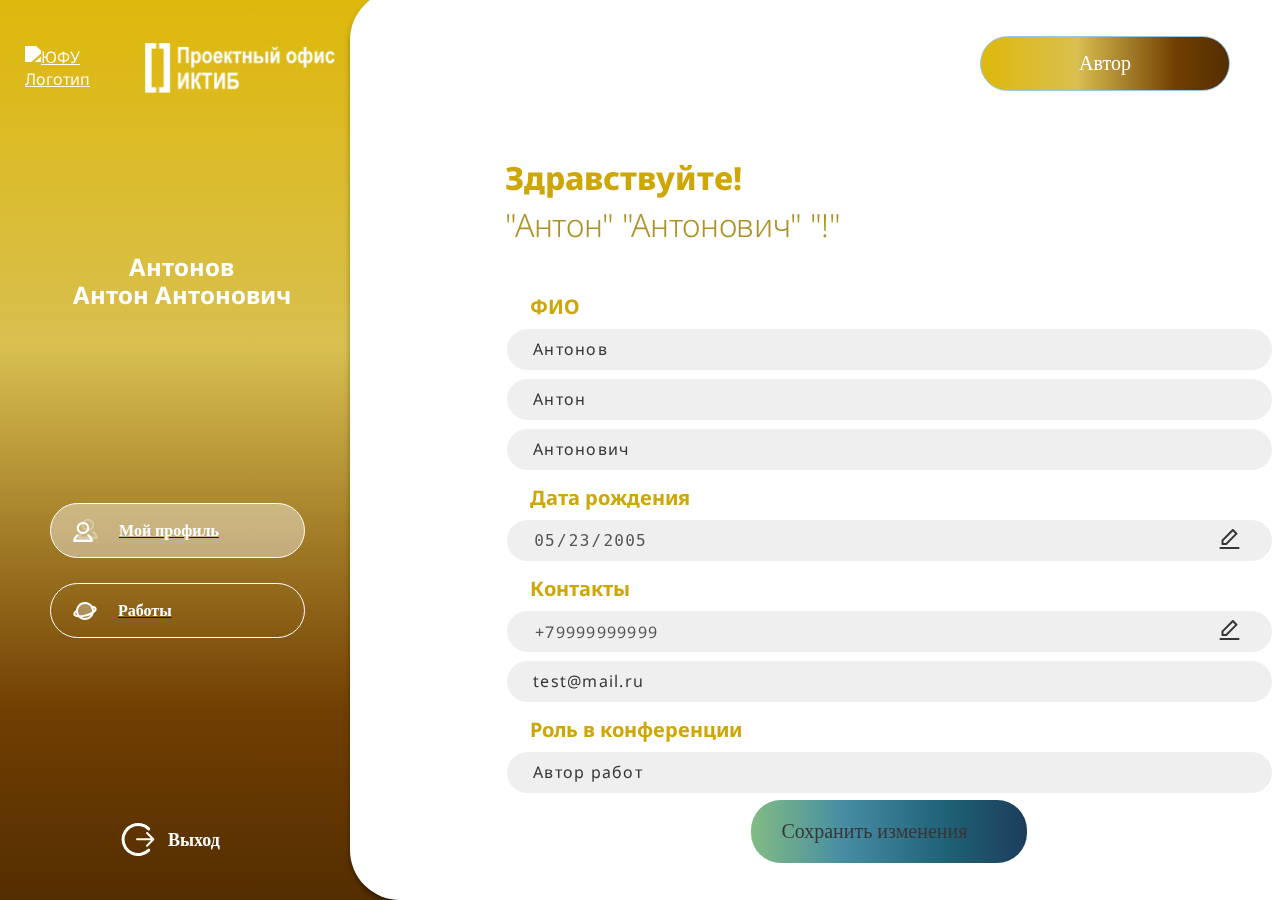
==== index.html @ 23ed738d "Update index.html" ====
<!DOCTYPE html>
<html lang="ru">
   <head>
      <!-- basic -->
      <meta charset="utf-8">
      <meta http-equiv="X-UA-Compatible" content="IE=edge">
      <!-- mobile metas -->
      <meta name="viewport" content="width=device-width, initial-scale=1">
      <meta name="viewport" content="initial-scale=1, maximum-scale=1">
      <!-- site metas -->
         <title>Личный Кабинет</title>
      <meta name="keywords" content="">
      <meta name="description" content="">
      <meta name="author" content="">
      <link rel="stylesheet" href="css/style.css">
   </head>
   <body>
      <div id="root">
         <div class="profile_profile" style>
            <div class="menu_menu_wrapper">
                <div class="menu_menu menu_menu_student">
                    <div class="menu_menu_content">
                        <div class="menu_content_logos">
                            <img class="menu_logo_img1" src="[data-uri]" alt="Проектный офис">
                            <a href="https://sfedu.ru" class="menu_logos_link_to_sfedu" target="_blank" rel="noreferrer">
                                <img src="https://sfedu.ru/img/new_design_2020/logo.png" class="menu_logos_sfedu" alt="ЮФУ Логотип">
                            </a>
                        </div>
                        <div class="menu_menu_userInfo">
                            <h1 class="menu_menu_userInfo_fio">Антонов<br>Антон Антонович</h1>
                        </div>
                        <div class="menu_menu_bar">
                            <div>
                                <a href="/gregegherh">
                                    <button class="menu_menu_button menu_menu_button_active"><img class="menu_button_icons" src="[data-uri]" alt="main_page_icon">Мой профиль</button>
                                </a>
                                <a href="/myworks">
                                    <button class="menu_menu_button"><img class="menu_button_icons" src="[data-uri]" alt="project_icon">Работы</button>
                                </a>
                            </div>
                        </div>
                        <button class="menu_menu_exit"><img src="[data-uri]" alt="exit"><h1 class="menu_exit_button"> Выход</h1>
                        </button>
                    </div>
                </div>
            </div>
            <div class="profile_content">
               <div class="profile_main">
                  <div class="profile_header">
                    <div class="status_bar_pos status_bar_pos_author">
                        <h1 class="status_bar_pos_text">Автор</h1>
                    </div>
                  </div>
                  <div class="profile_main_content">
                        <h1 class="profile_greeting">
                            <p class="profile_greeting_author">Здравствуйте!</p>
                            "Антон"
                            "Антонович"
                            "!"
                        </h1>
                        <div class="profile_info">
                            <form action="#" class="profile_user_info">
                                <div class="profile_user_info">
                                    <h1 class="profile_user_info_label">ФИО</h1>
                                    <h1 class="profile_user_info_field">Антонов</h1>
                                    <h1 class="profile_user_info_field">Антон</h1>
                                    <h1 class="profile_user_info_field">Антонович</h1>
                                    <h1 class="profile_user_info_label">Дата рождения</h1>
                                    <div class="profile_user_info_field">
                                        <input class="profile_user_info_changeable" type="date" name="dateOfBirthday" placeholder="XX.XX.XXXX" disabled="" value="2005-05-23" style="outline: none; border: 0px;">
                                        <button class="profile_user_info_field_button">
                                            <img src="[data-uri]" alt="pen">
                                        </button>
                                    </div>
                                    <h1 class="profile_user_info_label">Контакты</h1>
                                    <div class="profile_user_info_field">
                                        <input class="profile_user_info_changeable" type="phoneNumber" type="tel" placeholder="Контактный телефон (+7XXXXXXXXXX 10 чисел после +7)" disabled value="+79999999999" value="2005-05-23" style="outline: none; border: 0px;">
                                        <button class="profile_user_info_field_button">
                                            <img src="[data-uri]" alt="pen">
                                        </button>
                                    </div>
                                    <h1 class="profile_user_info_field">test@mail.ru</h1>
                                    <h1 class="profile_user_info_label">Роль в конференции</h1>
                                    <h1 class="profile_user_info_field">Автор работ</h1>
                                </div>
                            </form>
                            <button class="buttonWithBorder_button">Сохранить изменения</button>
                        </div>
                  </div>
               </div>
            </div>
         </div>
      </div>
   </body>
</html>
---- css/style.css ----
/*--------------------------------------------------------------------- File Name: style.css ---------------------------------------------------------------------*/

/*--------------------------------------------------------------------- import Fonts ---------------------------------------------------------------------*/

@import url('https://fonts.googleapis.com/css2?family=Noto+Sans:wght@400;500&display=swap');

/*--------------------------------------------------------------------- skeleton ---------------------------------------------------------------------*/

html {
    scroll-behavior: smooth;
    display: block;
}

head {
    display: none;
}

body {
    height: 100%;
    margin: 0;
    width: 100%;
    display: block;
}

.profile_profile {
    display: flex;
    flex-direction: row;
    height: min-content;
    overflow-x: hidden;
    max-width: 100vw;
    max-height: 100vh;
    width: 100%;
}

.menu_menu_wrapper {
    height: 100vh;
    min-width: 400px;
    position: relative;
}

.menu_menu_student {
    background: linear-gradient(180deg, #deb80b, #d6bc47f3 38.63%, #713f02 78.79%, #542e01);
}

.menu_menu {
    box-sizing: border-box;
    display: flex;
    flex-direction: column;
    height: 100vh;
    justify-content: space-between;
    left: 0;
    min-width: 400px;
    overflow-x: hidden;
    position: fixed;
    top: 0;
    z-index: 0;
}

.menu_menu_content {
    display: flex;
    flex-direction: column;
    justify-content: space-between;
    min-height: 100vh;
}

.menu_content_logos {
    align-items: center;
    display: flex;
    flex-direction: row-reverse;
    gap: 20px;
    justify-content: center;
    margin: 43px 40px 0 0;
}

.menu_logo_img1 {
    height: 50px;
    width: 190px;
}

.menu_logos_link_to_sfedu {
    align-items: center;
    display: flex;
    justify-content: center;
}

.menu_logos_sfedu {
    filter: brightness(0) invert(1);
    width: 100px;
}

.menu_menu_userInfo {
    margin-bottom: 10px;
    margin-left: 75px;
}

.menu_menu_userInfo_fio {
    align-items: center;
    color: #fff;
    font-size: 24px;
    font-weight: 700;
    height: 56px;
    letter-spacing: 0;
    line-height: 28px;
    margin: 0;
    padding: 0;
    position: relative;
    right: 6px;
    text-align: center;
    width: 225px;
}

.menu_menu_bar {
    margin-left: 50px;
}

.menu_menu_bar a {
    text-decoration: none;
}

.menu_menu_button {
    font-size: 14px;
    height: 45px;
    align-items: center;
    background: local;
    border: 1px solid #fff;
    border-radius: 30px;
    color: #fff;
    cursor: pointer;
    display: flex;
    flex-direction: row;
    font-family: Roboto;
    font-size: 16px;
    font-weight: 700;
    height: 55px;
    letter-spacing: 0;
    line-height: 19px;
    margin-top: 25px;
    padding: 0 0 0 22px;
    text-align: left;
    transition: .5s;
    width: 255px;
}

.menu_menu_button_active {
    background: hsla(0, 0%, 100%, .4);
}

.menu_button_icons {
    margin-right: 21px;
}

.menu_menu_exit {
    background: local;
    border: 0;
    display: flex;
    flex-direction: row;
    height: 42px;
    margin-bottom: 10%;
    margin-left: 110px;
    margin-top: 20px;
    width: 110px;
}

.menu_exit_button {
    color: #fff;
    font-family: Roboto;
    font-size: 18px;
    font-weight: 700;
    letter-spacing: 0;
    line-height: 42px;
    margin: 0;
    padding-left: 10px;
    text-align: left;
    transition: .5s;
}

.profile_content {
    height: auto;
    margin: -10px 0 0 -50px;
    width: 100%;
    z-index: 1;
}

.profile_main {
    background: #fff;
    border-radius: 50px 0 0 50px;
    box-shadow: 0 4px 8px -4px #000;
    box-sizing: border-box;
    height: 100%;
    padding: 46px 53px 0;
    width: calc(100% + 50px);
    z-index: 1;
}

.profile_header {
    align-items: center;
    display: flex;
    flex-direction: row;
    justify-content: right;
    position: absolute;
    right: 50px;
}

.status_bar_pos_author {
    background: linear-gradient(90deg, #deb80b, #d6bc47f3 38.63%, #713f02 78.79%, #542e01);
}

.status_bar_pos {
    align-items: center;
    border: 1px solid #93c7ee;
    border-radius: 30px;
    box-sizing: border-box;
    display: flex;
    flex-direction: column;
    height: 5.5%;
    justify-content: center;
    max-height: 60px;
    max-width: 250px;
    min-height: 55px;
    min-width: 193px;
    right: 50px;
    width: 253px;
}

.status_bar_pos_text {
    align-items: center;
    color: #fff;
    display: flex;
    font-family: Open Sans;
    font-size: 20px;
    font-weight: 500;
    height: 100%;
    justify-content: center;
    letter-spacing: 0;
    line-height: 23px;
    margin: 0;
    text-align: center;
}

.profile_main_content {
    align-items: center;
    display: flex;
    flex-direction: column;
    width: 76vw;
}

.profile_greeting p {
    font-size: 32px;
    font-weight: 800;
    letter-spacing: 0;
    line-height: 44px;
    text-align: left;
}

.profile_greeting_author {
    color: #cea606;
    font-weight: 800;
    margin: 0;
}

p {
    display: block;
    margin-block-start: 1em;
    margin-block-end: 1em;
    margin-inline-start: 0px;
    margin-inline-end: 0px;
    unicode-bidi: isolate;
}

.profile_greeting {
    color: #ad9227;
    font-size: 32px;
    font-weight: 300;
    letter-spacing: -.01em;
    line-height: 49px;
    margin-bottom: 37px;
    margin-top: 120px;
    text-align: left;
    width: 79%;
}

.profile_info, .profile_user_info {
    align-items: center;
    display: flex;
    flex-direction: column;
    width: 76vw;
}

.profile_user_info_label {
    color: #cea606;
    font-size: 20px;
    font-style: normal;
    font-weight: 700;
    line-height: 16px;
    margin: 12.5px 0 12.5px 50px;
    text-align: left;
    width: 79%;
}

.profile_user_info_field {
    align-items: center;
    background: #efefef;
    border: 2px solid #fff;
    border-radius: 4.9vh;
    box-sizing: border-box;
    color: #363637;
    display: flex;
    flex-direction: row;
    font-size: 16px;
    font-style: normal;
    font-weight: 400;
    letter-spacing: 1.25px;
    line-height: 1.5vh;
    margin: 0 0 5px;
    min-height: 45px;
    padding: 5px 26px;
    transition: .2s;
    width: 79%;
}

.profile_user_info_changeable {
    align-items: center;
    background: local;
    border: 2px #fff;
    border-radius: 0;
    color: #363637;
    display: flex;
    font-size: 16px;
    font-weight: 400;
    height: max-content;
    letter-spacing: 1.25px;
    line-height: 16px;
    margin: 0;
    resize: none;
    text-align: left;
    width: 100%;
}

.profile_user_info_field_button {
    background: local;
    border: 0;
    cursor: pointer;
}

.buttonWithBorder_button {
    background: linear-gradient(90deg, #7fb986 1.83%, #458ca3 34.04%, #1f6176 71.37%, #1c3d5b);
    border: none;
    border-radius: 30px;
    box-sizing: border-box;
    color: #363637;
    cursor: pointer;
    font-family: Open Sans;
    font-size: 20px;
    font-style: normal;
    font-weight: 400;
    height: 63px;
    line-height: 27px;
    outline: none;
    overflow: hidden;
    padding-left: 30px;
    padding-right: 60px;
    position: relative;
    text-align: center;
    text-decoration: none;
    width: max-content;
    z-index: 0;
}

.buttonWithBorder_button__yNFFM:after {
    background-color: #fff;
    border-radius: 30px;
    content: "";
    display: block;
    height: 100%;
    left: 0;
    margin: 0;
    position: absolute;
    top: 0;
    width: 100%;
    z-index: -1;
}

button {
    cursor: pointer;
    appearance: auto;
    text-rendering: auto;
    color: buttontext;
    letter-spacing: normal;
    word-spacing: normal;
    line-height: normal;
    text-transform: none;
    text-indent: 0px;
    text-shadow: none;
    display: inline-block;
    text-align: center;
    align-items: flex-start;
    cursor: default;
    box-sizing: border-box;
    background-color: buttonface;
    margin: 0em;
    padding-block: 1px;
    padding-inline: 6px;
    border-width: 2px;
    border-style: outset;
    border-color: buttonborder;
    border-image: initial;
}

a:-webkit-any-link {
    color: -webkit-link;
    cursor: pointer;
    text-decoration: underline;
}

img {
    object-fit: cover;
    overflow-clip-margin: content-box;
    overflow: clip;
}

* {
    font-family: "Noto Sans", Noto, sans;
    scrollbar-width: none;
    transition: .5s;
}

input[type="date" i] {
    font-family: monospace;
    padding-inline-start: 1px;
    cursor: default;
    padding: 0px;
    overflow: hidden;
}

input:disabled {
    border-color: rgba(118, 118, 118, 0.3);
}

input:not([type="image" i], [type="range" i], [type="checkbox" i], [type="radio" i]) {
    overflow-clip-margin: 0px !important;
    overflow: clip !important;
}

input:disabled {
    cursor: default;
    background-color: light-dark(rgba(239, 239, 239, 0.3), rgba(59, 59, 59, 0.3));
    color: light-dark(rgb(84, 84, 84), rgb(170, 170, 170));
}

input {
    text-rendering: auto;
    color: fieldtext;
    letter-spacing: normal;
    word-spacing: normal;
    line-height: normal;
    text-transform: none;
    text-indent: 0px;
    text-shadow: none;
    display: inline-block;
    text-align: start;
    appearance: auto;
    -webkit-rtl-ordering: logical;
    cursor: text;
    background-color: field;
    margin: 0em;
    padding: 1px 0px;
    border-width: 2px;
    border-style: inset;
    border-color: light-dark(rgb(118, 118, 118), rgb(133, 133, 133));
    border-image: initial;
    padding-block: 1px;
    padding-inline: 2px;
}

form {
    display: block;
    margin-top: 0em;
    unicode-bidi: isolate;
}

h1 {
    display: block;
    font-size: 2em;
    margin-block-start: 0.67em;
    margin-block-end: 0.67em;
    margin-inline-start: 0px;
    margin-inline-end: 0px;
    font-weight: bold;
    unicode-bidi: isolate;
}

div {
    display: block;
    unicode-bidi: isolate;
}
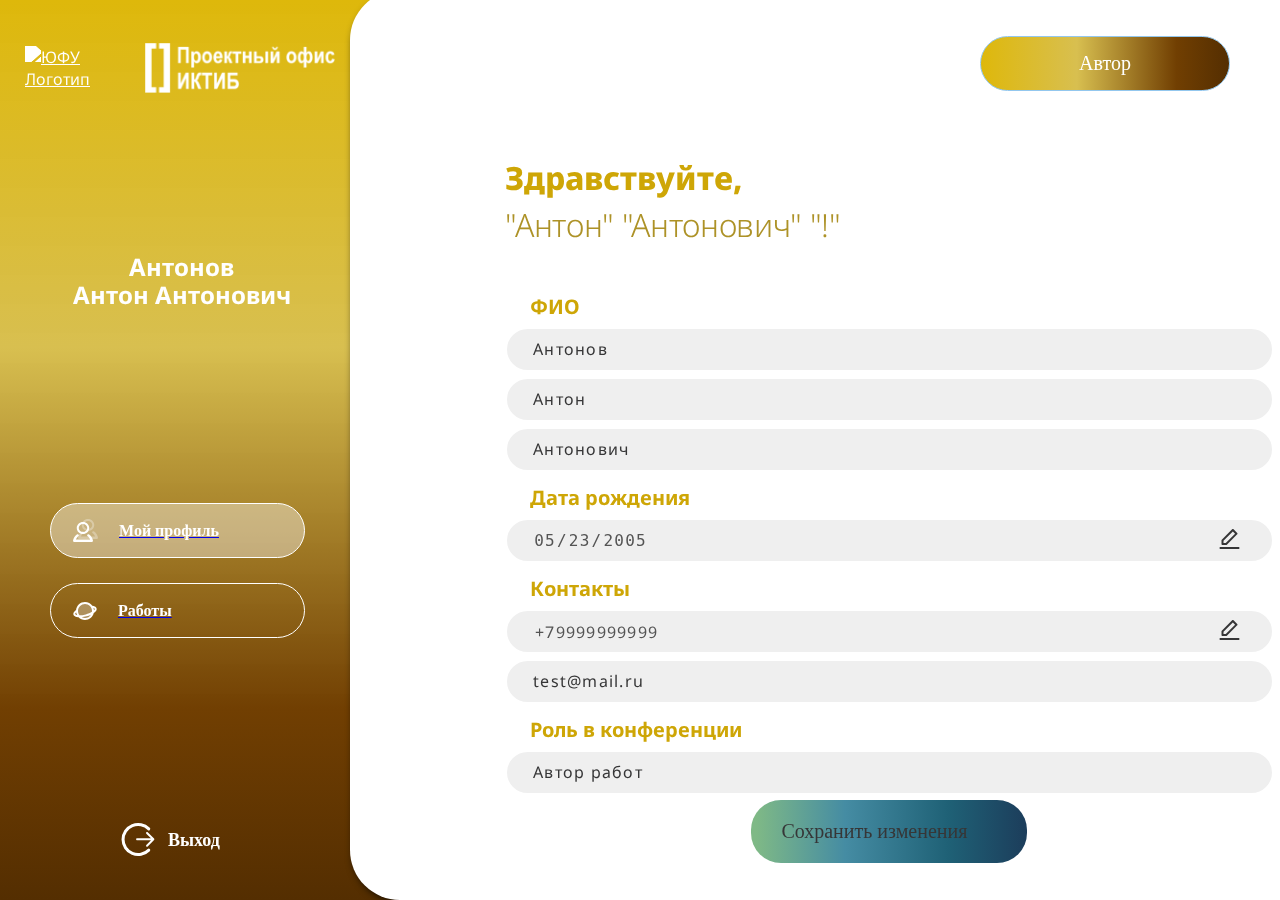
==== commit d7271176: "Update index.html" ====
--- a/index.html
+++ b/index.html
@@ -53,10 +53,10 @@
                   </div>
                   <div class="profile_main_content">
                         <h1 class="profile_greeting">
-                            <p class="profile_greeting_author">Здравствуйте!</p>
-                            "Антон"
-                            "Антонович"
-                            "!"
+                           <p class="profile_greeting_author">Здравствуйте,</p>
+                           "Антон"
+                           "Антонович"
+                           "!"
                         </h1>
                         <div class="profile_info">
                             <form action="#" class="profile_user_info">
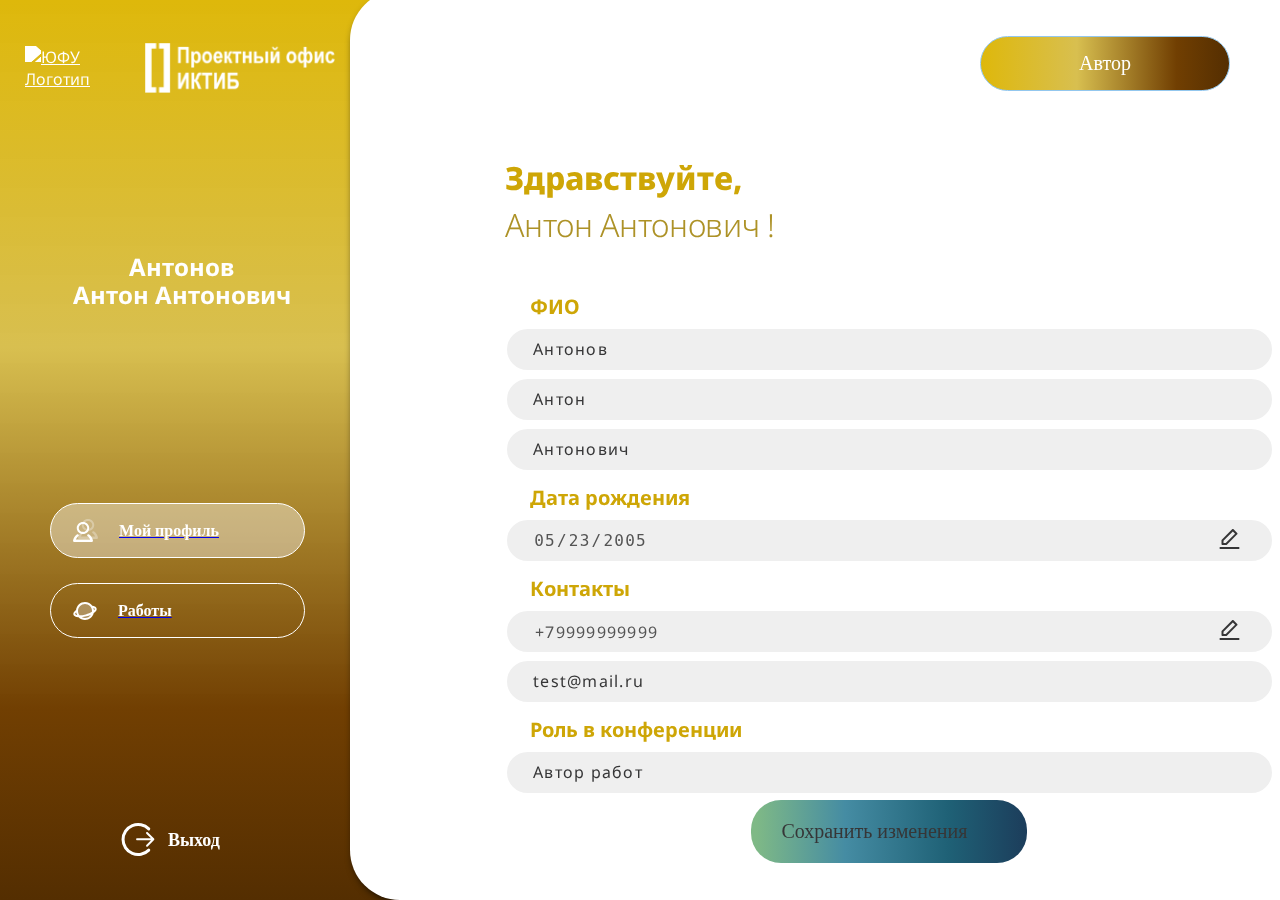
==== commit af789014: "Update index.html" ====
--- a/index.html
+++ b/index.html
@@ -54,9 +54,9 @@
                   <div class="profile_main_content">
                         <h1 class="profile_greeting">
                            <p class="profile_greeting_author">Здравствуйте,</p>
-                           "Антон"
-                           "Антонович"
-                           "!"
+                           Антон
+                           Антонович
+                           !
                         </h1>
                         <div class="profile_info">
                             <form action="#" class="profile_user_info">
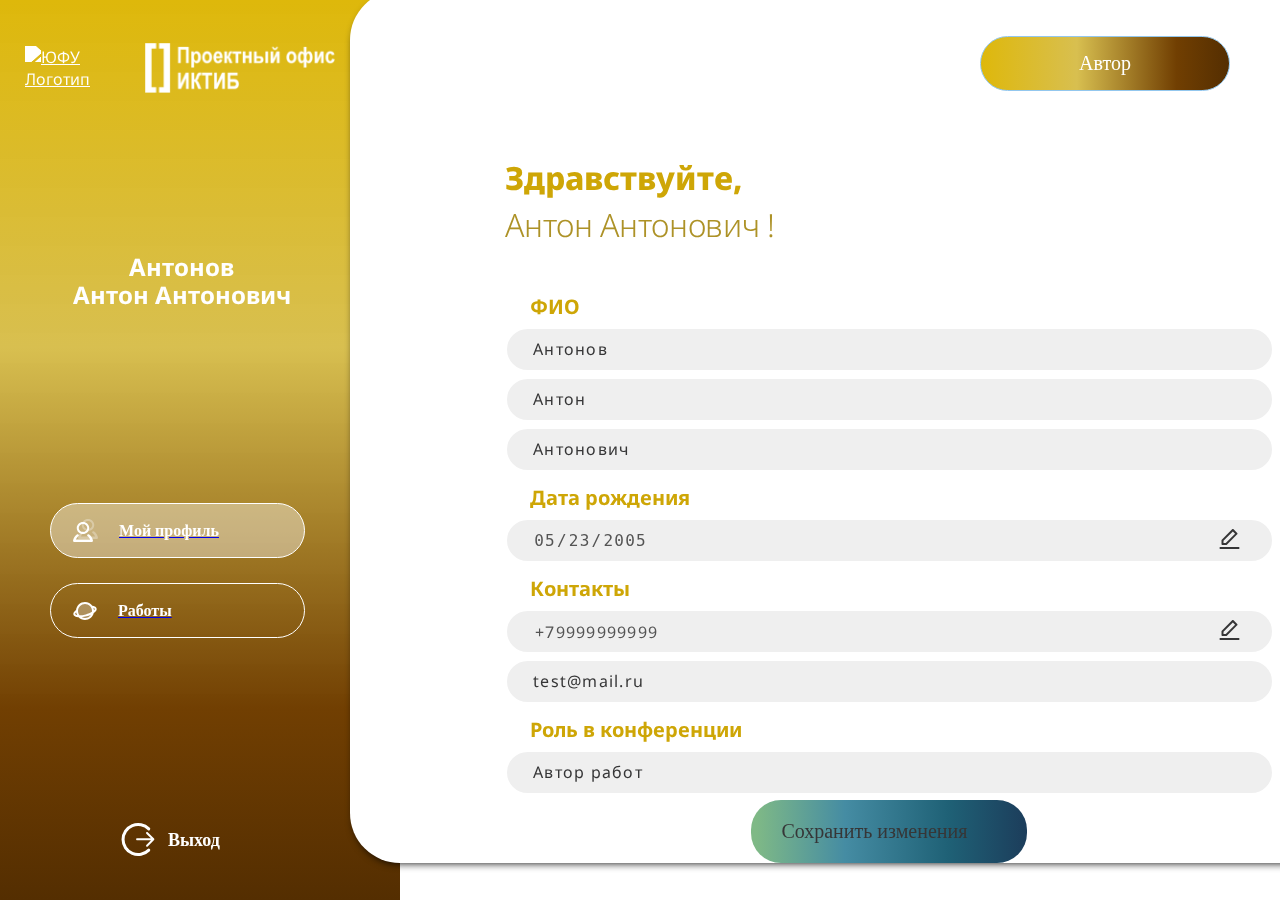
==== commit d8c26eb7: "Update index.html" ====
--- a/index.html
+++ b/index.html
@@ -31,10 +31,10 @@
                         </div>
                         <div class="menu_menu_bar">
                             <div>
-                                <a href="/gregegherh">
+                                <a href="./index.html">
                                     <button class="menu_menu_button menu_menu_button_active"><img class="menu_button_icons" src="[data-uri]" alt="main_page_icon">Мой профиль</button>
                                 </a>
-                                <a href="/myworks">
+                                <a href="./myworks.html">
                                     <button class="menu_menu_button"><img class="menu_button_icons" src="[data-uri]" alt="project_icon">Работы</button>
                                 </a>
                             </div>
--- a/css/style.css
+++ b/css/style.css
@@ -182,11 +182,12 @@
 }
 
 .profile_main {
+    display: flex;
+    flex-direction: column;
     background: #fff;
     border-radius: 50px 0 0 50px;
     box-shadow: 0 4px 8px -4px #000;
     box-sizing: border-box;
-    height: 100%;
     padding: 46px 53px 0;
     width: calc(100% + 50px);
     z-index: 1;
@@ -284,6 +285,7 @@
     display: flex;
     flex-direction: column;
     width: 76vw;
+    padding_bottom: 10px;
 }
 
 .profile_user_info_label {
